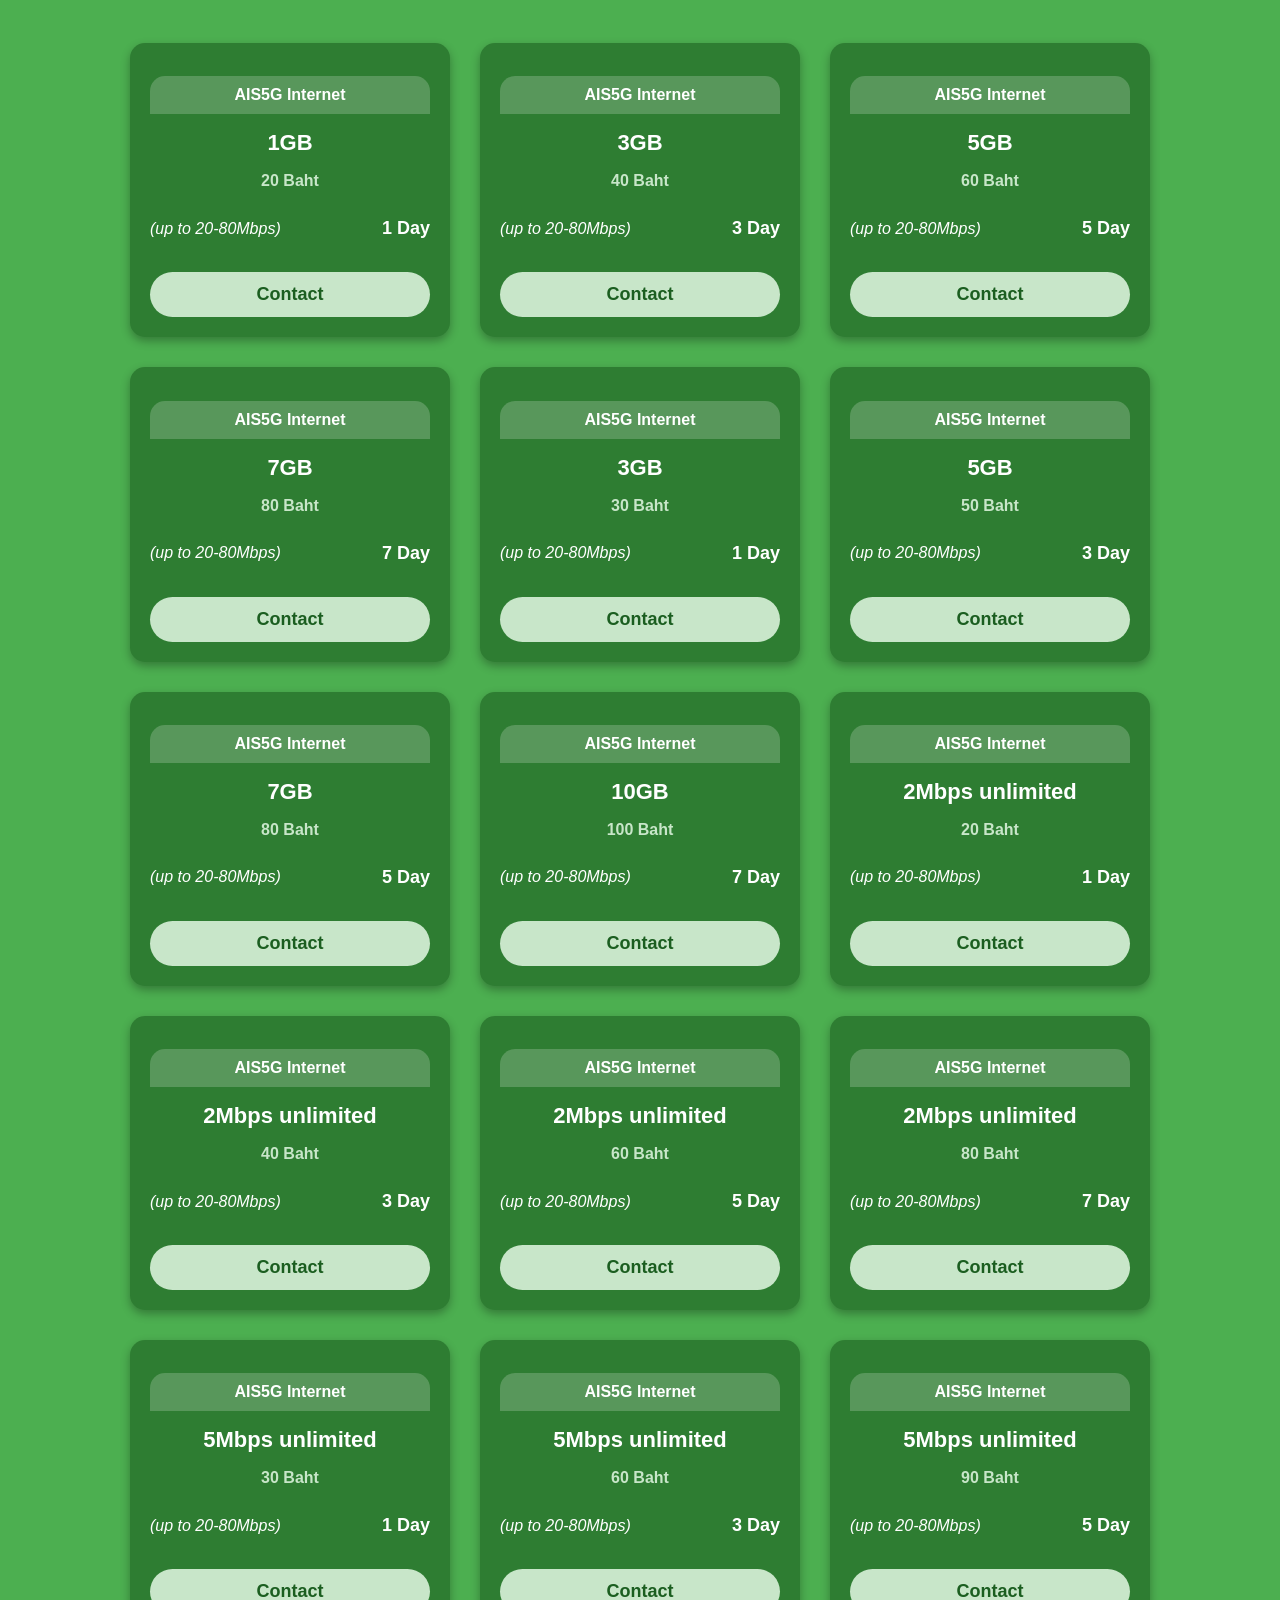
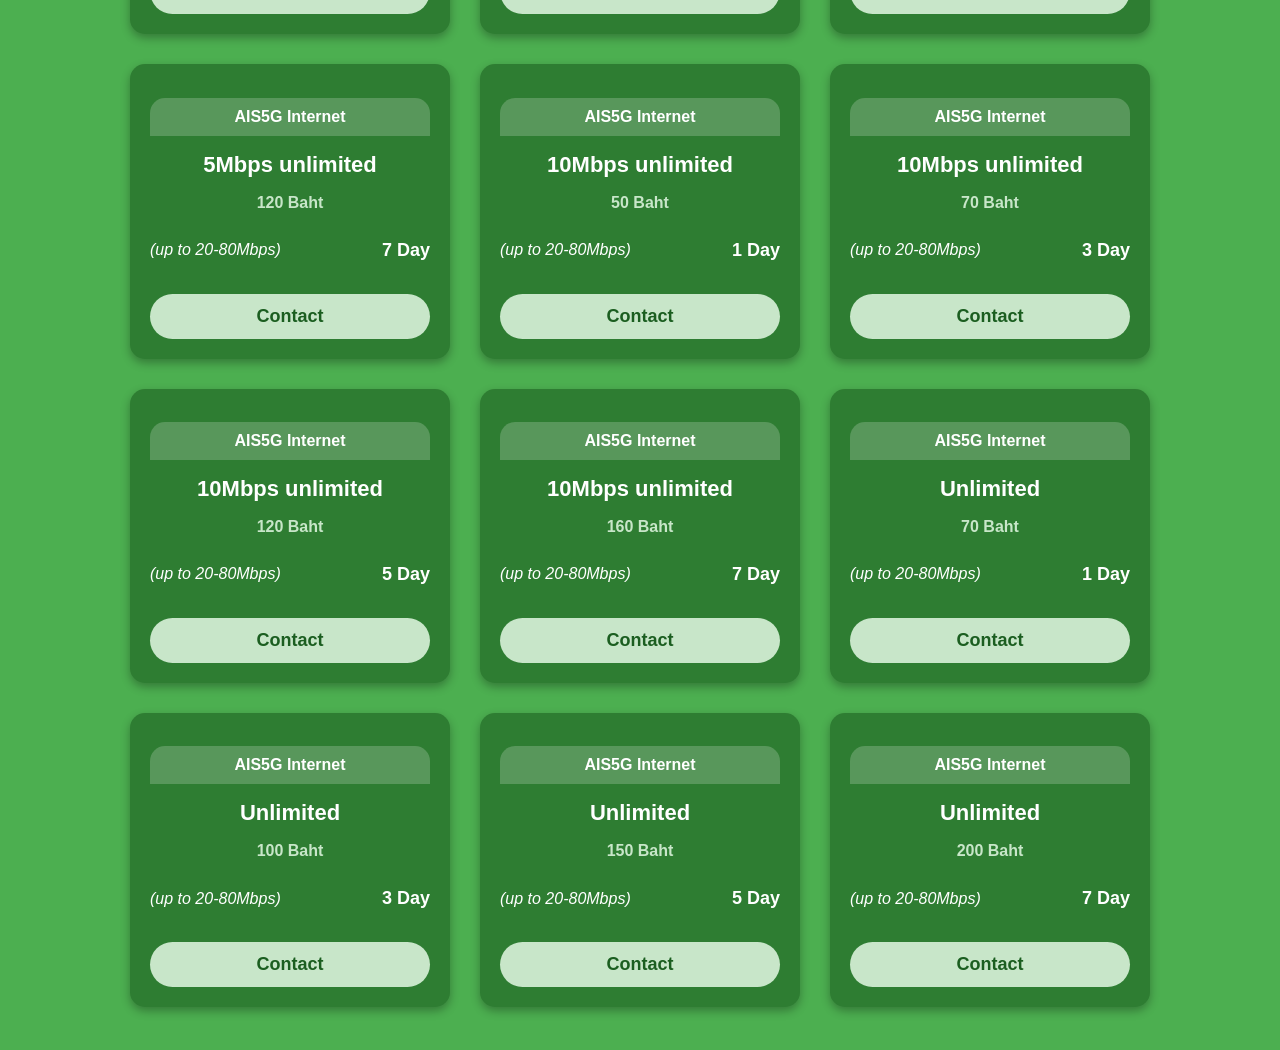
==== index.html @ ee174fae "Initial commit" ====
<!DOCTYPE html>
<html lang="en">
<head>
    <meta charset="UTF-8">
    <meta name="viewport" content="width=device-width, initial-scale=1.0">
    <title>AIS5G Internet Packages</title>
    <style>
        body {
            font-family: Arial, sans-serif;
            display: flex;
            flex-wrap: wrap;
            justify-content: center;
            background-color: #4CAF50;
            padding: 20px;
        }
        .package {
            background: #2E7D32;
            border-radius: 15px;
            box-shadow: 0 4px 10px rgba(0, 0, 0, 0.3);
            padding: 20px;
            margin: 15px;
            width: 280px;
            text-align: center;
            transition: transform 0.3s ease-in-out;
            color: white;
            position: relative;
        }
        .package:hover {
            transform: scale(1.08);
        }
        .package h2 {
            background: rgba(255, 255, 255, 0.2);
            color: #fff;
            padding: 10px;
            border-radius: 15px 15px 0 0;
            font-size: 16px;
        }
        .package p strong {
            font-size: 22px;
        }
        .price {
            font-size: 16px;
            font-weight: bold;
            color: #c8e6c9;
            margin: 10px 0;
        }
        .contact-btn {
            display: block;
            background: #c8e6c9;
            color: #1b5e20;
            text-decoration: none;
            padding: 12px;
            border-radius: 25px;
            margin-top: 15px;
            font-size: 18px;
            font-weight: bold;
        }
        .contact-btn:hover {
            background: #a5d6a7;
            color: white;
        }
        .speed-container {
            display: flex;
            justify-content: space-between;
            align-items: center;
        }
        .speed {
            font-style: italic;
            text-align: left;
        }
        .day {
            font-weight: bold;
            font-size: 18px;
            text-align: right;
        }
    </style>
</head>
<body>
    
    <script>
        const packages = [
            {day: 1, gb: "1GB", price: 20}, {day: 3, gb: "3GB", price: 40}, {day: 5, gb: "5GB", price: 60}, {day: 7, gb: "7GB", price: 80},
            {day: 1, gb: "3GB", price: 30}, {day: 3, gb: "5GB", price: 50}, {day: 5, gb: "7GB", price: 80}, {day: 7, gb: "10GB", price: 100},
            {day: 1, gb: "2Mbps unlimited", price: 20}, {day: 3, gb: "2Mbps unlimited", price: 40}, {day: 5, gb: "2Mbps unlimited", price: 60}, {day: 7, gb: "2Mbps unlimited", price: 80},
            {day: 1, gb: "5Mbps unlimited", price: 30}, {day: 3, gb: "5Mbps unlimited", price: 60}, {day: 5, gb: "5Mbps unlimited", price: 90}, {day: 7, gb: "5Mbps unlimited", price: 120},
            {day: 1, gb: "10Mbps unlimited", price: 50}, {day: 3, gb: "10Mbps unlimited", price: 70}, {day: 5, gb: "10Mbps unlimited", price: 120}, {day: 7, gb: "10Mbps unlimited", price: 160},
            {day: 1, gb: "Unlimited", price: 70}, {day: 3, gb: "Unlimited", price: 100}, {day: 5, gb: "Unlimited", price: 150}, {day: 7, gb: "Unlimited", price: 200}
        ];
        
        packages.forEach(pkg => {
            document.body.innerHTML += `
                <div class="package">
                    <h2>AIS5G Internet</h2>
                    <p><strong>${pkg.gb}</strong></p>
                    <p class="price">${pkg.price} Baht</p>
                    <div class="speed-container">
                        <p class="speed">${pkg.gb.includes("unlimited") ? "(up to 20-80Mbps)" : "(up to 20-80Mbps)"}</p>
                        <p class="day">${pkg.day} Day</p>
                    </div>
                    <a href="contact.html" class="contact-btn">Contact</a>
                </div>`;
        });
    </script>
</body>
</html>
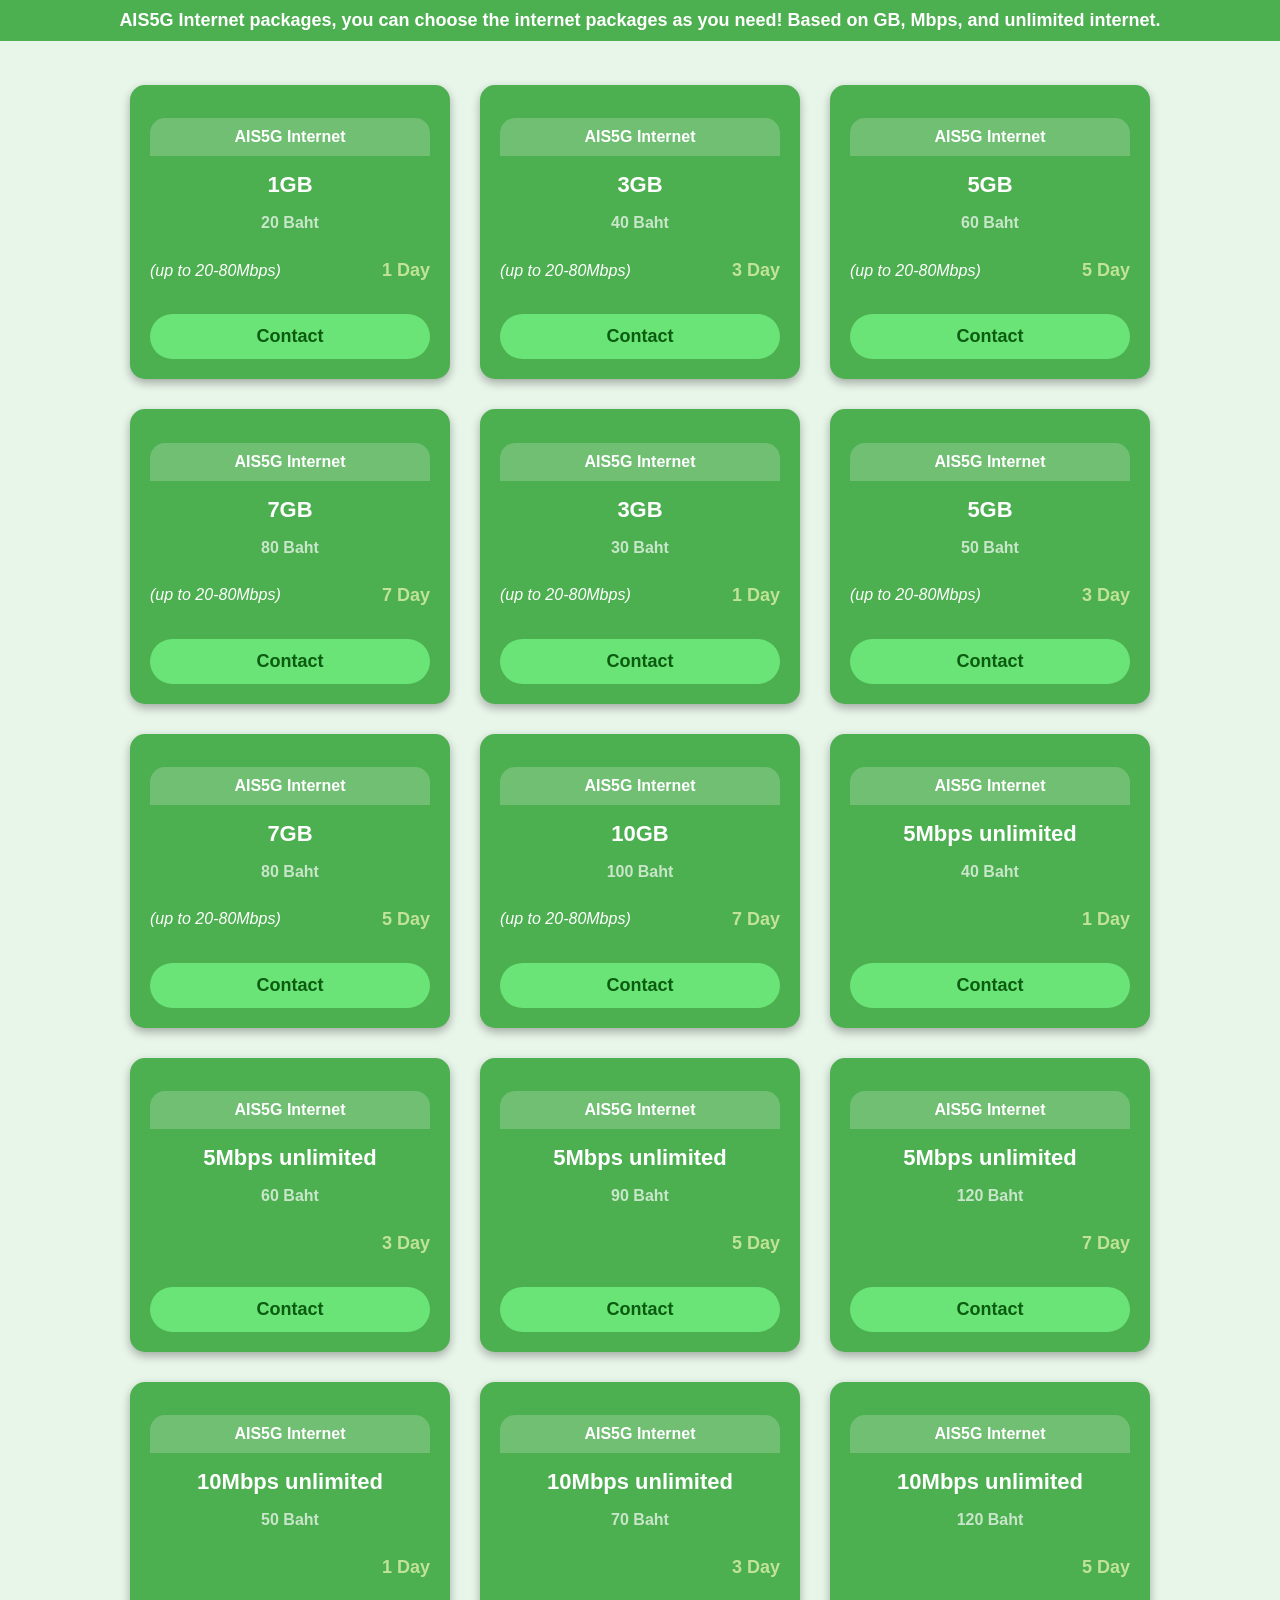
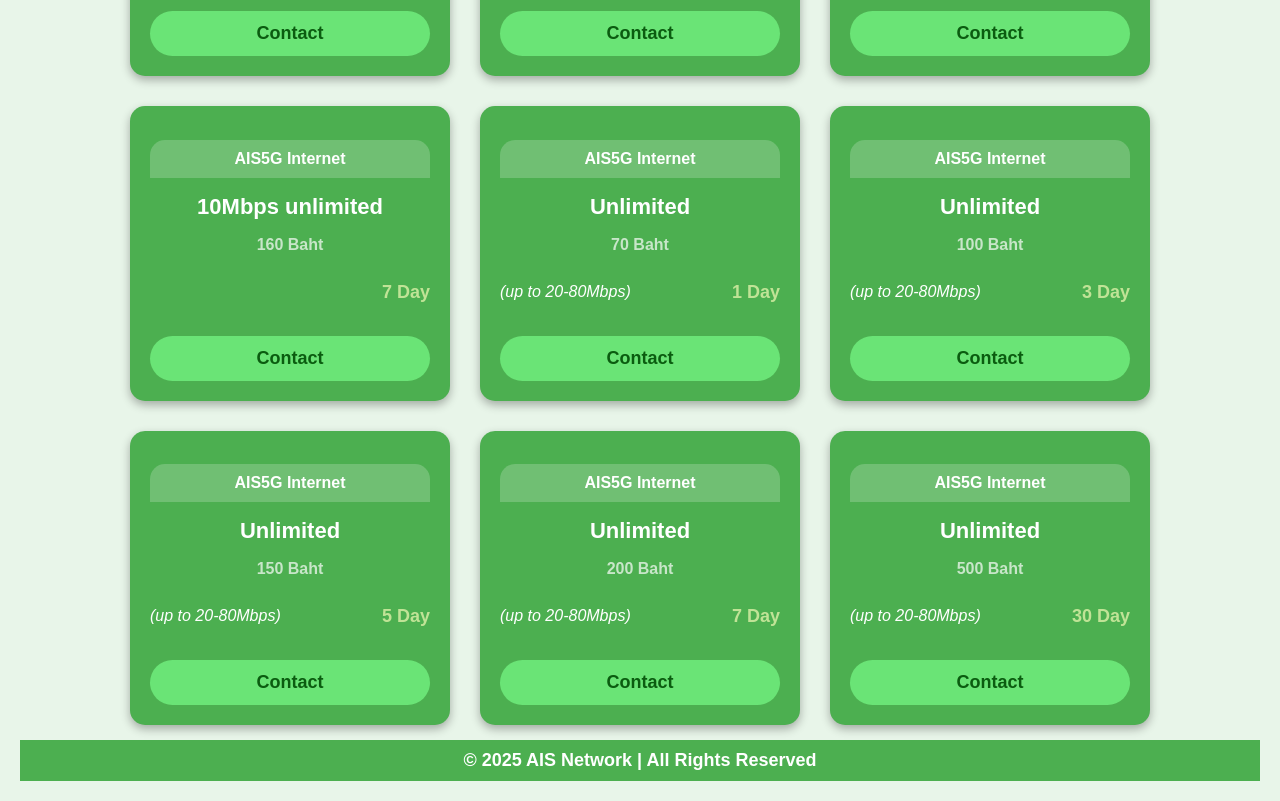
==== commit 038b7d56: "Update index.html" ====
--- a/index.html
+++ b/index.html
@@ -10,11 +10,53 @@
             display: flex;
             flex-wrap: wrap;
             justify-content: center;
-            background-color: #4CAF50;
+            background-color: #e8f5e9;
             padding: 20px;
+            margin: 0;
         }
+
+        /* Scrolling Header */
+        .header {
+            width: 100%;
+            background: #4CAF50;
+            color: white;
+            font-size: 18px;
+            font-weight: bold;
+            padding: 10px 0;
+            text-align: center;
+            overflow: hidden;
+            white-space: nowrap;
+            position: fixed;
+            top: 0;
+            left: 0;
+            z-index: 1000;
+        }
+
+        .scrolling-text {
+            display: inline-block;
+            animation: marquee 15s linear infinite;
+        }
+
+        .header:hover .scrolling-text {
+            animation-play-state: paused;
+        }
+
+        @keyframes marquee {
+            from { transform: translateX(100%); }
+            to { transform: translateX(-100%); }
+        }
+
+        /* Package Cards */
+        .container {
+            margin-top: 50px;
+            display: flex;
+            flex-wrap: wrap;
+            justify-content: center;
+            width: 100%;
+        }
+
         .package {
-            background: #2E7D32;
+            background: #4CAF50;
             border-radius: 15px;
             box-shadow: 0 4px 10px rgba(0, 0, 0, 0.3);
             padding: 20px;
@@ -23,31 +65,34 @@
             text-align: center;
             transition: transform 0.3s ease-in-out;
             color: white;
-            position: relative;
         }
+
         .package:hover {
             transform: scale(1.08);
         }
+
         .package h2 {
             background: rgba(255, 255, 255, 0.2);
-            color: #fff;
             padding: 10px;
             border-radius: 15px 15px 0 0;
             font-size: 16px;
         }
+
         .package p strong {
             font-size: 22px;
         }
+
         .price {
             font-size: 16px;
             font-weight: bold;
             color: #c8e6c9;
             margin: 10px 0;
         }
+
         .contact-btn {
             display: block;
-            background: #c8e6c9;
-            color: #1b5e20;
+            background: #6ae476;
+            color: #0b5c10;
             text-decoration: none;
             padding: 12px;
             border-radius: 25px;
@@ -55,51 +100,93 @@
             font-size: 18px;
             font-weight: bold;
         }
+
         .contact-btn:hover {
-            background: #a5d6a7;
+            background: #6dbc91;
             color: white;
         }
+
         .speed-container {
             display: flex;
             justify-content: space-between;
             align-items: center;
         }
+
         .speed {
             font-style: italic;
             text-align: left;
         }
+
         .day {
             font-weight: bold;
             font-size: 18px;
             text-align: right;
+            color: #c0e396;
+        }
+
+        .footer {
+            width: 100%;
+            background: #4CAF50;
+            color: white;
+            font-size: 18px;
+            font-weight: bold;
+            padding: 10px 0;
+            text-align: center;
+      
         }
     </style>
 </head>
 <body>
-    
-    <script>
-        const packages = [
-            {day: 1, gb: "1GB", price: 20}, {day: 3, gb: "3GB", price: 40}, {day: 5, gb: "5GB", price: 60}, {day: 7, gb: "7GB", price: 80},
-            {day: 1, gb: "3GB", price: 30}, {day: 3, gb: "5GB", price: 50}, {day: 5, gb: "7GB", price: 80}, {day: 7, gb: "10GB", price: 100},
-            {day: 1, gb: "2Mbps unlimited", price: 20}, {day: 3, gb: "2Mbps unlimited", price: 40}, {day: 5, gb: "2Mbps unlimited", price: 60}, {day: 7, gb: "2Mbps unlimited", price: 80},
-            {day: 1, gb: "5Mbps unlimited", price: 30}, {day: 3, gb: "5Mbps unlimited", price: 60}, {day: 5, gb: "5Mbps unlimited", price: 90}, {day: 7, gb: "5Mbps unlimited", price: 120},
-            {day: 1, gb: "10Mbps unlimited", price: 50}, {day: 3, gb: "10Mbps unlimited", price: 70}, {day: 5, gb: "10Mbps unlimited", price: 120}, {day: 7, gb: "10Mbps unlimited", price: 160},
-            {day: 1, gb: "Unlimited", price: 70}, {day: 3, gb: "Unlimited", price: 100}, {day: 5, gb: "Unlimited", price: 150}, {day: 7, gb: "Unlimited", price: 200}
-        ];
-        
-        packages.forEach(pkg => {
-            document.body.innerHTML += `
-                <div class="package">
-                    <h2>AIS5G Internet</h2>
-                    <p><strong>${pkg.gb}</strong></p>
-                    <p class="price">${pkg.price} Baht</p>
-                    <div class="speed-container">
-                        <p class="speed">${pkg.gb.includes("unlimited") ? "(up to 20-80Mbps)" : "(up to 20-80Mbps)"}</p>
-                        <p class="day">${pkg.day} Day</p>
-                    </div>
-                    <a href="contact.html" class="contact-btn">Contact</a>
-                </div>`;
-        });
-    </script>
+
+<!-- Scrolling Header -->
+<div class="header">
+    <div class="scrolling-text">
+        AIS5G Internet packages, you can choose the internet packages as you need! Based on GB, Mbps, and unlimited internet.
+    </div>
+</div>
+
+<div class="container"></div>
+
+<script>
+    const packages = [
+        { day: 1, gb: "1GB", price: 20 }, { day: 3, gb: "3GB", price: 40 }, { day: 5, gb: "5GB", price: 60 }, { day: 7, gb: "7GB", price: 80 },
+        { day: 1, gb: "3GB", price: 30 }, { day: 3, gb: "5GB", price: 50 }, { day: 5, gb: "7GB", price: 80 }, { day: 7, gb: "10GB", price: 100 },
+        { day: 1, gb: "5Mbps unlimited", price: 40 }, { day: 3, gb: "5Mbps unlimited", price: 60 }, { day: 5, gb: "5Mbps unlimited", price: 90 }, { day: 7, gb: "5Mbps unlimited", price: 120 },
+        { day: 1, gb: "10Mbps unlimited", price: 50 }, { day: 3, gb: "10Mbps unlimited", price: 70 }, { day: 5, gb: "10Mbps unlimited", price: 120 }, { day: 7, gb: "10Mbps unlimited", price: 160 },
+        { day: 1, gb: "Unlimited", price: 70 }, { day: 3, gb: "Unlimited", price: 100 }, { day: 5, gb: "Unlimited", price: 150 }, { day: 7, gb: "Unlimited", price: 200 }, { day: 30, gb: "Unlimited", price: 500 }
+    ];
+
+    function createPackageElement(pkg) {
+        const packageDiv = document.createElement("div");
+        packageDiv.classList.add("package");
+
+        packageDiv.innerHTML = `
+            <h2>AIS5G Internet</h2>
+            <p><strong>${pkg.gb}</strong></p>
+            <p class="price">${pkg.price} Baht</p>
+            <div class="speed-container">
+                <p class="speed">${pkg.gb.includes("unlimited") ? "" : "(up to 20-80Mbps)"}</p>
+                <p class="day">${pkg.day} Day</p>
+            </div>
+            <a href="contact.html" class="contact-btn">Contact</a>
+        `;
+
+        return packageDiv;
+    }
+
+    function renderPackages() {
+        const container = document.querySelector(".container");
+        const fragment = document.createDocumentFragment();
+        packages.forEach(pkg => fragment.appendChild(createPackageElement(pkg)));
+        container.appendChild(fragment);
+    }
+
+    renderPackages();
+</script>
+
+<div class="footer" >
+    &copy; 2025 AIS Network | All Rights Reserved
+</div>
+
 </body>
 </html>
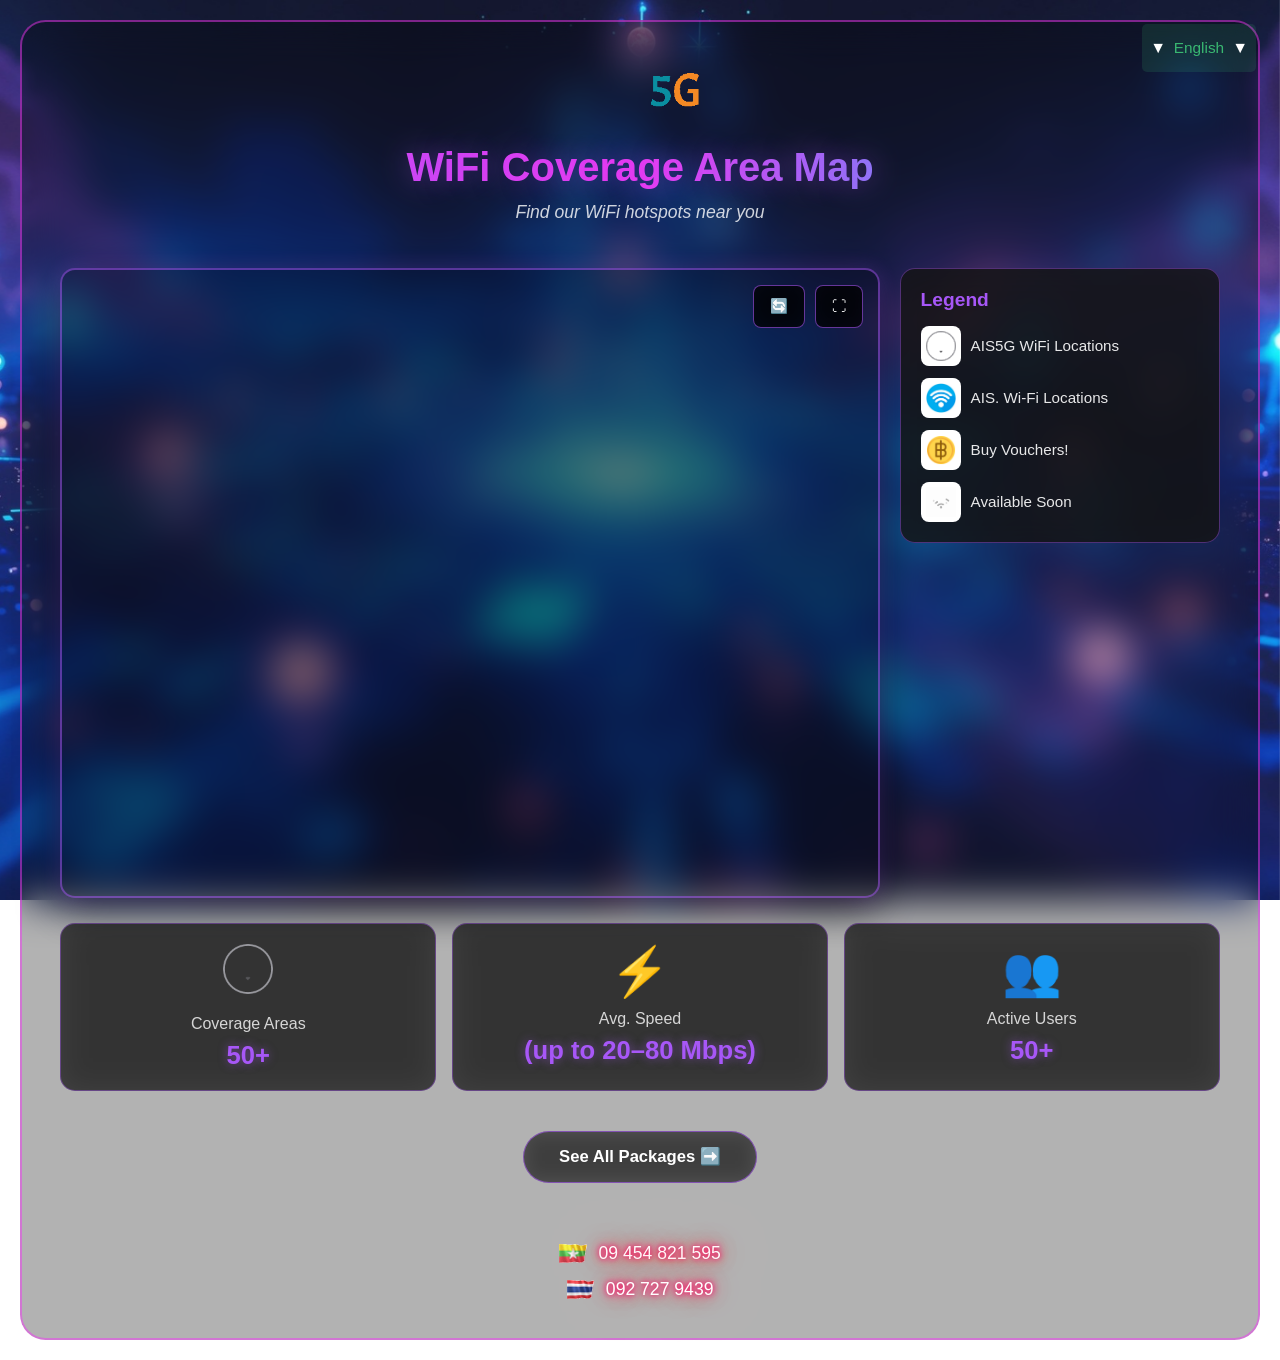
==== commit 5f412b90: "Add fille via upload initial page setup" ====
--- a/index.html
+++ b/index.html
@@ -1,192 +1,209 @@
-<!DOCTYPE html>
+<!doctype html>
 <html lang="en">
-<head>
-    <meta charset="UTF-8">
-    <meta name="viewport" content="width=device-width, initial-scale=1.0">
-    <title>AIS5G Internet Packages</title>
-    <style>
-        body {
-            font-family: Arial, sans-serif;
-            display: flex;
-            flex-wrap: wrap;
-            justify-content: center;
-            background-color: #e8f5e9;
-            padding: 20px;
-            margin: 0;
-        }
-
-        /* Scrolling Header */
-        .header {
-            width: 100%;
-            background: #4CAF50;
-            color: white;
-            font-size: 18px;
-            font-weight: bold;
-            padding: 10px 0;
-            text-align: center;
-            overflow: hidden;
-            white-space: nowrap;
-            position: fixed;
-            top: 0;
-            left: 0;
-            z-index: 1000;
-        }
-
-        .scrolling-text {
-            display: inline-block;
-            animation: marquee 15s linear infinite;
-        }
-
-        .header:hover .scrolling-text {
-            animation-play-state: paused;
-        }
-
-        @keyframes marquee {
-            from { transform: translateX(100%); }
-            to { transform: translateX(-100%); }
-        }
-
-        /* Package Cards */
-        .container {
-            margin-top: 50px;
-            display: flex;
-            flex-wrap: wrap;
-            justify-content: center;
-            width: 100%;
-        }
-
-        .package {
-            background: #4CAF50;
-            border-radius: 15px;
-            box-shadow: 0 4px 10px rgba(0, 0, 0, 0.3);
-            padding: 20px;
-            margin: 15px;
-            width: 280px;
-            text-align: center;
-            transition: transform 0.3s ease-in-out;
-            color: white;
-        }
-
-        .package:hover {
-            transform: scale(1.08);
-        }
-
-        .package h2 {
-            background: rgba(255, 255, 255, 0.2);
-            padding: 10px;
-            border-radius: 15px 15px 0 0;
-            font-size: 16px;
-        }
-
-        .package p strong {
-            font-size: 22px;
-        }
-
-        .price {
-            font-size: 16px;
-            font-weight: bold;
-            color: #c8e6c9;
-            margin: 10px 0;
-        }
-
-        .contact-btn {
-            display: block;
-            background: #6ae476;
-            color: #0b5c10;
-            text-decoration: none;
-            padding: 12px;
-            border-radius: 25px;
-            margin-top: 15px;
-            font-size: 18px;
-            font-weight: bold;
-        }
-
-        .contact-btn:hover {
-            background: #6dbc91;
-            color: white;
-        }
-
-        .speed-container {
-            display: flex;
-            justify-content: space-between;
-            align-items: center;
-        }
-
-        .speed {
-            font-style: italic;
-            text-align: left;
-        }
-
-        .day {
-            font-weight: bold;
-            font-size: 18px;
-            text-align: right;
-            color: #c0e396;
-        }
-
-        .footer {
-            width: 100%;
-            background: #4CAF50;
-            color: white;
-            font-size: 18px;
-            font-weight: bold;
-            padding: 10px 0;
-            text-align: center;
-      
-        }
-    </style>
-</head>
-<body>
-
-<!-- Scrolling Header -->
-<div class="header">
-    <div class="scrolling-text">
-        AIS5G Internet packages, you can choose the internet packages as you need! Based on GB, Mbps, and unlimited internet.
+  <head>
+    <meta http-equiv="Content-Type" content="text/html; charset=UTF-8" />
+    <title>AIS 5G - WiFi Coverage Map</title>
+    <meta
+      name="viewport"
+      content="width=device-width, initial-scale=1.0, maximum-scale=1.0, user-scalable=no"
+    />
+    <meta http-equiv="X-UA-Compatible" content="IE=edge" />
+    <meta http-equiv="Expires" content="0" />
+    <meta http-equiv="Pragma" content="no-cache" />
+    <meta http-equiv="Cache-Control" content="no-cache" />
+    <meta http-equiv="Cache" content="no-cache" />
+
+    <link rel="icon" href="./img/favicon.ico" />
+    <link rel="stylesheet" type="text/css" href="./css/coverage-map.css" />
+  </head>
+
+  <body cz-shortcut-listen="true">
+    <!-- Loading Screen -->
+    <div class="body-loading" id="body_loading">
+      <img
+        src="./img/loading.gif"
+        alt="Loading..."
+        style="width: 320px; height: 240px"
+      />
     </div>
-</div>
-
-<div class="container"></div>
-
-<script>
-    const packages = [
-        { day: 1, gb: "1GB", price: 20 }, { day: 3, gb: "3GB", price: 40 }, { day: 5, gb: "5GB", price: 60 }, { day: 7, gb: "7GB", price: 80 },
-        { day: 1, gb: "3GB", price: 30 }, { day: 3, gb: "5GB", price: 50 }, { day: 5, gb: "7GB", price: 80 }, { day: 7, gb: "10GB", price: 100 },
-        { day: 1, gb: "5Mbps unlimited", price: 40 }, { day: 3, gb: "5Mbps unlimited", price: 60 }, { day: 5, gb: "5Mbps unlimited", price: 90 }, { day: 7, gb: "5Mbps unlimited", price: 120 },
-        { day: 1, gb: "10Mbps unlimited", price: 50 }, { day: 3, gb: "10Mbps unlimited", price: 70 }, { day: 5, gb: "10Mbps unlimited", price: 120 }, { day: 7, gb: "10Mbps unlimited", price: 160 },
-        { day: 1, gb: "Unlimited", price: 70 }, { day: 3, gb: "Unlimited", price: 100 }, { day: 5, gb: "Unlimited", price: 150 }, { day: 7, gb: "Unlimited", price: 200 }, { day: 30, gb: "Unlimited", price: 500 }
-    ];
-
-    function createPackageElement(pkg) {
-        const packageDiv = document.createElement("div");
-        packageDiv.classList.add("package");
-
-        packageDiv.innerHTML = `
-            <h2>AIS5G Internet</h2>
-            <p><strong>${pkg.gb}</strong></p>
-            <p class="price">${pkg.price} Baht</p>
-            <div class="speed-container">
-                <p class="speed">${pkg.gb.includes("unlimited") ? "" : "(up to 20-80Mbps)"}</p>
-                <p class="day">${pkg.day} Day</p>
-            </div>
-            <a href="contact.html" class="contact-btn">Contact</a>
-        `;
-
-        return packageDiv;
-    }
-
-    function renderPackages() {
-        const container = document.querySelector(".container");
-        const fragment = document.createDocumentFragment();
-        packages.forEach(pkg => fragment.appendChild(createPackageElement(pkg)));
-        container.appendChild(fragment);
-    }
-
-    renderPackages();
-</script>
-
-<div class="footer" >
-    &copy; 2025 AIS Network | All Rights Reserved
-</div>
-
-</body>
+
+    <!-- Main Container -->
+    <div class="body-wrapper">
+      <!-- Background -->
+      <div class="body-background">
+        <div class="body-background-mask"></div>
+      </div>
+
+      <!-- Content Wrapper -->
+      <div class="body-content-wrapper">
+        <div class="body-content" id="body_content">
+          <!-- Logo Section -->
+          <div class="content-logo-wrapper">
+            <img
+              class="content-logo"
+              src="./img/logoSlow.gif"
+              alt="AIS 5G Logo"
+            />
+          </div>
+
+          <!-- Map Title -->
+          <div class="map-title-wrapper">
+            <h1 class="map-title" data-i18n="coverage_map_title"></h1>
+            <p class="map-subtitle" data-i18n="coverage_map_subtitle"></p>
+          </div>
+
+          <!-- Map Container -->
+          <div class="map-container">
+            <div class="map-wrapper">
+              <!-- Google Maps Iframe -->
+              <iframe
+                id="coverage_map"
+                src="https://www.google.com/maps/d/u/0/embed?mid=1pB4Ufg52vS7_B9u0EWrtf-jUdJQe2HQ&ehbc=2E312F"
+                width="100%"
+                height="100%"
+                style="border: 0"
+                allowfullscreen=""
+                loading="lazy"
+                referrerpolicy="no-referrer-when-downgrade"
+              >
+              </iframe>
+
+              <!-- Map Overlay Controls -->
+              <div class="map-controls">
+                <button
+                  class="map-control-btn"
+                  id="refresh_map"
+                  data-i18n="refresh_map"
+                >
+                  <span class="icon">🔄</span>
+                  <span class="Refresh">Refresh</span>
+                </button>
+                <button
+                  class="map-control-btn"
+                  id="fullscreen_map"
+                  data-i18n="fullscreen"
+                >
+                  <span class="icon">⛶</span>
+                  <span class="text">Fullscreen</span>
+                </button>
+              </div>
+            </div>
+
+            <!-- Map Legend -->
+            <div class="map-legend">
+              <h3 class="legend-title" data-i18n="legend">Legend</h3>
+              <div class="legend-items">
+                <div class="legend-item">
+                  <span class="legend-icon" style="background: #ffffff"
+                    ><img
+                      src="./icons/wifi.gif"
+                      width="30px"
+                      height="30px"
+                      alt="AIS5G Icon"
+                  /></span>
+                  <span class="legend-text" data-i18n="AIS5G_location"></span>
+                </div>
+                <div class="legend-item">
+                  <span class="legend-icon" style="background: #ffffff"
+                    ><img
+                      src="./icons/ais-wifi.png"
+                      width="30px"
+                      height="30px"
+                      alt="AIS Wi-Fi Icon"
+                  /></span>
+                  <span class="legend-text" data-i18n="AIS_location"
+                    >AIS. Wi-Fi Locations</span
+                  >
+                </div>
+                <div class="legend-item">
+                  <span class="legend-icon" style="background: #ffffff"
+                    ><img
+                      src="./icons/baht.png"
+                      width="30px"
+                      height="30px"
+                      alt="Buy Vouchers Icon"
+                  /></span>
+                  <span class="legend-text" data-i18n="buy_vouchers"
+                    >Buy Vouchers!</span
+                  >
+                </div>
+                <div class="legend-item">
+                  <span class="legend-icon" style="background: #ffffff"
+                    ><img
+                      src="./icons/availabile-soon.gif"
+                      width="30px"
+                      height="30px"
+                      alt="Available Soon Icon"
+                  /></span>
+                  <span class="legend-text" data-i18n="available_soon"
+                    >Available Soon</span
+                  >
+                </div>
+              </div>
+            </div>
+          </div>
+
+          <!-- Coverage Info Cards -->
+          <div class="coverage-info">
+            <div class="info-card">
+              <div class="info-icon">
+                <img
+                  src="./icons/wifi.gif"
+                  width="50px"
+                  height="50px"
+                  alt="Coverage Areas Icon"
+                />
+              </div>
+              <h3 data-i18n="coverage_areas">WiFi Coverage Areas</h3>
+              <p class="info-number" id="coverage_areas">50+</p>
+            </div>
+            <div class="info-card">
+              <div class="info-icon">⚡</div>
+              <h3 data-i18n="avg_speed">Avg. Speed</h3>
+              <p data-i18n="up_to_speed" class="info-number">
+                up to 20–80 Mbps
+              </p>
+            </div>
+            <div class="info-card">
+              <div class="info-icon">👥</div>
+              <h3 data-i18n="active_users">Active Users</h3>
+              <p class="info-number" id="active_users">50+</p>
+            </div>
+          </div>
+
+          <!-- Go to Packages Button -->
+          <div class="go-to-packages-button-wrapper">
+            <a
+              href="packages-page.html"
+              class="go-to-packages-button"
+              data-i18n="go_to_packages"
+            >
+              See All Packages ➡️
+            </a>
+          </div>
+
+          <!-- Contact Information -->
+          <div class="contact-section">
+            <div class="neon-container">
+              <div class="neon-row">
+                <img src="./img/flags/Myanmar-xs.gif" alt="Myanmar Flag" />
+                <a href="tel:+959454821595">09 454 821 595</a>
+              </div>
+              <div class="neon-row">
+                <img src="./img/flags/Thailand-xs.gif" alt="Thailand Flag" />
+                <a href="tel:+66927279439">092 727 9439</a>
+              </div>
+            </div>
+          </div>
+        </div>
+      </div>
+    </div>
+
+    <!-- Scripts -->
+    <script type="text/javascript" src="./js/jquery/jquery.min.js"></script>
+    <script type="text/javascript" src="./js/language.js"></script>
+    <script type="text/javascript" src="./js/i18n/i18n.js"></script>
+    <script type="text/javascript" src="./js/coverage-map.js"></script>
+    <script type="text/javascript" src="./loadConfig.json"></script>
+  </body>
 </html>
--- a/css/coverage-map.css
+++ b/css/coverage-map.css
@@ -0,0 +1,530 @@
+/* Import base styles - same as portal */
+/* base style */
+* {
+  margin: 0;
+  padding: 0;
+  box-sizing: border-box;
+}
+
+html {
+  height: 100%;
+}
+
+body {
+  height: 100%;
+  padding: 0px;
+  margin: 0px;
+  font-size: 1rem;
+  color: #fff;
+  font-family: -apple-system, BlinkMacSystemFont, Segoe UI, PingFang SC,
+    Hiragino Sans GB, Microsoft YaHei, Helvetica Neue, Helvetica, Arial,
+    sans-serif, Apple Color Emoji, Segoe UI Emoji, Segoe UI Symbol;
+}
+
+/* Common styles - same as portal */
+.hide {
+  display: none !important;
+}
+
+/* Language Dropdown - same as portal */
+.dropdown {
+  display: flex;
+  align-items: center;
+  justify-content: center;
+  position: relative;
+  cursor: pointer;
+  line-height: 32px;
+}
+
+.dropdown-label {
+  color: #48ea86b9;
+  user-select: none;
+  font-size: clamp(0.8rem, 1.2vw, 1rem);
+}
+
+.dropdown-arrow {
+  margin: 8px;
+  transition: transform 0.3s ease; 
+  display: inline-block;
+}
+
+.dropdown.actived .dropdown-menu {
+  display: block;
+}
+
+.dropdown.actived .dropdown-arrow {
+  transform: rotate(180deg);
+}
+
+.dropdown-menu {
+  position: absolute;
+  top: 100%;
+  right: 0;
+  background-color: #0d1117;
+  border: 0.5px solid rgba(255, 255, 255, 0.7);
+  border-radius: 4px;
+  display: none;
+  line-height: 18px;
+  z-index: 10002;
+  min-width: 120px;
+}
+
+.dropdown-menu a {
+  display: block;
+  padding: 8px 16px;
+  text-decoration: none;
+  color: rgb(255, 255, 255);
+  text-align: center;
+  font-size: clamp(0.75rem, 1.2vw, 0.9rem);
+}
+
+.dropdown-menu a:hover {
+  background-color: #48ea86b9;
+}
+
+.language-select {
+  position: fixed;
+  background-color: #48ea861d;
+  box-sizing: border-box;
+  border-radius: 5px;
+  right: clamp(16px, 2vw, 24px);
+  top: clamp(16px, 2vw, 24px);
+  z-index: 10001;
+  cursor: pointer;
+}
+
+/* Page Layout - same structure as portal */
+.body-wrapper {
+  display: flex;
+  align-items: center;
+  justify-content: center;
+  font-size: clamp(0.9rem, 1.5vw, 1rem);
+  min-height: 100vh;
+  padding: clamp(10px, 2vw, 20px);
+}
+
+.body-loading {
+  top: 0;
+  bottom: 0;
+  right: 0;
+  left: 0;
+  position: fixed;
+  text-align: center;
+  display: flex;
+  align-items: center;
+  justify-content: center;
+  background: #4269dcd4;
+  z-index: 9999;
+}
+
+.body-loading img {
+  width: clamp(200px, 40vw, 320px);
+  height: auto;
+}
+
+.body-background {
+  position: fixed;
+  left: 0;
+  top: 0;
+  bottom: 0;
+  right: 0;
+  background: url("../img/bg.jpg") center no-repeat;
+  background-size: cover;
+  z-index: 0;
+}
+
+.body-background-mask {
+  position: fixed;
+  top: 0;
+  bottom: 0;
+  min-height: 100%;
+  width: 100%;
+  background: rgba(255, 255, 255, 0.05);
+}
+
+.body-content-wrapper {
+  align-items: center;
+  box-sizing: border-box;
+  display: flex;
+  flex-direction: column;
+  width: 100%;
+  max-width: 1400px;
+  position: relative;
+  z-index: 1;
+}
+
+.body-content {
+  align-items: center;
+  box-sizing: border-box;
+  display: flex;
+  flex-direction: column;
+  justify-content: flex-start;
+  width: 100%;
+  position: relative;
+  background: rgba(0, 0, 0, 0.3);
+  backdrop-filter: blur(20px);
+  -webkit-backdrop-filter: blur(20px);
+  border-radius: clamp(16px, 2vw, 32px);
+  border: 2px solid rgba(240, 56, 243, 0.5);
+  padding: clamp(20px, 3vw, 40px);
+  gap: clamp(15px, 2vw, 25px);
+}
+
+/* Logo - same as portal */
+.content-logo-wrapper {
+  width: 100%;
+  max-width: clamp(100px, 12vw, 150px);
+  display: block;
+  margin: 0 auto;
+}
+
+.content-logo {
+  width: 100%;
+  height: auto;
+  display: block;
+}
+
+/* Map Title Section */
+.map-title-wrapper {
+  text-align: center;
+  width: 100%;
+  margin-bottom: clamp(15px, 2vw, 20px);
+}
+
+.map-title {
+  font-size: clamp(1.5rem, 3.5vw, 2.5rem);
+  font-weight: bold;
+  margin-bottom: clamp(8px, 1vw, 12px);
+  background: linear-gradient(90deg, #a757f7, #f038f3, #00d4ff);
+  -webkit-background-clip: text;
+  -webkit-text-fill-color: transparent;
+  background-clip: text;
+  text-shadow: 0 0 30px rgba(167, 87, 247, 0.5);
+}
+
+.map-subtitle {
+  font-size: clamp(0.9rem, 1.5vw, 1.1rem);
+  color: rgba(255, 255, 255, 0.8);
+  font-style: italic;
+}
+
+/* Map Container */
+.map-container {
+  width: 100%;
+  display: flex;
+  flex-direction: column;
+  gap: clamp(15px, 2vw, 20px);
+}
+
+.map-wrapper {
+  width: 100%;
+  height: clamp(400px, 60vh, 600px);
+  position: relative;
+  border-radius: clamp(10px, 1.5vw, 15px);
+  overflow: hidden;
+  border: 2px solid rgba(167, 87, 247, 0.5);
+  box-shadow: 0 10px 40px rgba(0, 0, 0, 0.6),
+              0 0 20px rgba(167, 87, 247, 0.3);
+  background: rgba(0, 0, 0, 0.3);
+}
+
+.map-wrapper iframe {
+  display: block;
+  border-radius: clamp(10px, 1.5vw, 15px);
+}
+
+/* Map Controls */
+.map-controls {
+  position: absolute;
+  top: clamp(10px, 1.5vw, 15px);
+  right: clamp(10px, 1.5vw, 15px);
+  display: flex;
+  gap: clamp(8px, 1vw, 10px);
+  z-index: 5;
+}
+
+.map-control-btn {
+  background: rgba(0, 0, 0, 0.7);
+  backdrop-filter: blur(10px);
+  -webkit-backdrop-filter: blur(10px);
+  border: 1px solid rgba(167, 87, 247, 0.6);
+  border-radius: 8px;
+  padding: clamp(8px, 1.2vw, 12px) clamp(12px, 1.8vw, 16px);
+  color: #fff;
+  cursor: pointer;
+  display: flex;
+  align-items: center;
+  gap: 6px;
+  font-size: clamp(0.8rem, 1.2vw, 0.9rem);
+  transition: all 0.3s ease;
+}
+
+.map-control-btn:hover {
+  background: rgba(167, 87, 247, 0.8);
+  border-color: rgba(240, 56, 243, 0.8);
+  transform: translateY(-2px);
+  box-shadow: 0 5px 15px rgba(167, 87, 247, 0.5);
+}
+
+.map-control-btn .icon {
+  font-size: clamp(1rem, 1.5vw, 1.2rem);
+}
+
+/* Map Legend */
+.map-legend {
+  background: rgba(20, 20, 20, 0.8);
+  backdrop-filter: blur(15px);
+  -webkit-backdrop-filter: blur(15px);
+  border: 1px solid rgba(167, 87, 247, 0.4);
+  border-radius: clamp(10px, 1.5vw, 15px);
+  padding: clamp(15px, 2vw, 20px);
+  width: 100%;
+}
+
+.legend-title {
+  font-size: clamp(1rem, 1.5vw, 1.2rem);
+  margin-bottom: clamp(12px, 1.5vw, 15px);
+  color: #a757f7;
+  font-weight: 600;
+}
+
+.legend-items {
+  display: grid;
+  grid-template-columns: repeat(auto-fit, minmax(clamp(150px, 20vw, 200px), 1fr));
+  gap: clamp(10px, 1.5vw, 12px);
+}
+
+.legend-item {
+  display: flex;
+  align-items: center;
+  gap: clamp(8px, 1vw, 10px);
+  font-size: clamp(0.85rem, 1.2vw, 0.95rem);
+}
+
+.legend-icon {
+  width: clamp(30px, 4vw, 40px);
+  height: clamp(30px, 4vw, 40px);
+  border-radius: 8px;
+  display: flex;
+  align-items: center;
+  justify-content: center;
+  font-size: clamp(1rem, 1.5vw, 1.2rem);
+  border: 1px solid rgba(255, 255, 255, 0.3);
+}
+
+.legend-text {
+  color: rgba(255, 255, 255, 0.9);
+}
+
+/* Coverage Info Cards */
+.coverage-info {
+  display: grid;
+  grid-template-columns: repeat(auto-fit, minmax(clamp(140px, 20vw, 180px), 1fr));
+  gap: clamp(16px, 2vw, 15px);
+  width: 100%;
+}
+
+.info-card {
+  background: rgba(20, 20, 20, 0.7);
+  backdrop-filter: blur(15px);
+  -webkit-backdrop-filter: blur(15px);
+  border: 1px solid rgba(167, 87, 247, 0.4);
+  border-radius: clamp(12px, 1.5vw, 15px);
+  padding: clamp(15px, 2vw, 20px);
+  text-align: center;
+  transition: all 0.3s ease;
+}
+
+.info-card:hover {
+  transform: translateY(-5px);
+  border-color: rgba(167, 87, 247, 0.8);
+  box-shadow: 0 10px 30px rgba(167, 87, 247, 0.3);
+}
+
+.info-icon {
+  font-size: clamp(2rem, 4vw, 3rem);
+  margin-bottom: clamp(8px, 1vw, 10px);
+}
+
+.info-card h3 {
+  font-size: clamp(0.85rem, 1.3vw, 1rem);
+  color: rgba(255, 255, 255, 0.8);
+  margin-bottom: clamp(6px, 1vw, 8px);
+  font-weight: 500;
+}
+
+.info-number {
+  font-size: clamp(1.3rem, 2vw, 1.8rem);
+  font-weight: bold;
+  color: #a757f7;
+  text-shadow: 0 0 10px rgba(167, 87, 247, 0.5);
+}
+
+/* Back Button */
+.back-button-wrapper {
+  width: 100%;
+  display: flex;
+  justify-content: center;
+  margin-top: clamp(10px, 1.5vw, 15px);
+}
+
+.back-button {
+  background: rgba(0, 0, 0, 0.5);
+  backdrop-filter: blur(10px);
+  -webkit-backdrop-filter: blur(10px);
+  border: 1px solid rgba(167, 87, 247, 0.6);
+  border-radius: 30px;
+  padding: clamp(12px, 1.8vw, 15px) clamp(25px, 3vw, 35px);
+  color: #fff;
+  text-decoration: none;
+  font-size: clamp(0.9rem, 1.3vw, 1.1rem);
+  font-weight: 600;
+  transition: all 0.3s ease;
+  display: inline-flex;
+  align-items: center;
+  gap: 8px;
+}
+
+.back-button:hover {
+  background: rgba(167, 87, 247, 0.8);
+  border-color: rgba(240, 56, 243, 0.8);
+  transform: translateX(-5px);
+  box-shadow: 0 5px 20px rgba(167, 87, 247, 0.5);
+}
+
+/* Go Button */
+.go-to-packages-button-wrapper {
+  width: 100%;
+  display: flex;
+  justify-content: center;
+  margin-top: clamp(10px, 1.5vw, 15px);
+}
+
+.go-to-packages-button {
+  background: rgba(0, 0, 0, 0.5);
+  backdrop-filter: blur(10px);
+  -webkit-backdrop-filter: blur(10px);
+  border: 1px solid rgba(167, 87, 247, 0.6);
+  border-radius: 30px;
+  padding: clamp(12px, 1.8vw, 15px) clamp(25px, 3vw, 35px);
+  color: #fff;
+  text-decoration: none;
+  font-size: clamp(0.9rem, 1.3vw, 1.1rem);
+  font-weight: 600;
+  transition: all 0.3s ease;
+  display: inline-flex;
+  align-items: center;
+  gap: 8px;
+}
+
+.go-to-packages-button:hover {
+  background: rgba(167, 87, 247, 0.8);
+  border-color: rgba(240, 56, 243, 0.8);
+  transform: translateX(10px);
+  box-shadow: 0 5px 20px rgba(167, 87, 247, 0.5);
+}
+
+/* Contact Section - same neon effect as portal */
+.contact-section {
+  width: 100%;
+  text-align: center;
+  margin-top: clamp(15px, 2vw, 20px);
+}
+
+.contact-section h3 {
+  font-size: clamp(1.1rem, 1.8vw, 1.3rem);
+  margin-bottom: clamp(12px, 1.5vw, 15px);
+  color: #a757f7;
+}
+
+.neon-container {
+  display: flex;
+  flex-direction: column;
+  gap: clamp(10px, 1.5vw, 15px);
+  align-items: center;
+  margin-top: clamp(10px, 1.5vw, 15px);
+  width: 100%;
+}
+
+.neon-row {
+  display: flex;
+  align-items: center;
+  gap: clamp(8px, 1.5vw, 12px);
+  justify-content: center;
+}
+
+.neon-row img {
+  height: clamp(1em, 1.5vw, 1.2em);
+  width: auto;
+  vertical-align: middle;
+}
+
+.neon-row a {
+  font-size: clamp(0.9rem, 1.5vw, 1.1rem);
+  color: #fff;
+  text-decoration: none;
+  text-shadow: 0 0 5px #ff005e,
+               0 0 10px #ff005e,
+               0 0 20px #ff005e,
+               0 0 40px #ff005e,
+               0 0 80px #ff005e;
+  animation: glow 1.5s infinite alternate;
+  transition: transform 0.3s ease;
+}
+
+.neon-row a:hover {
+  transform: scale(1.1);
+}
+
+@keyframes glow {
+  0% {
+    text-shadow: 0 0 5px #ff005e, 0 0 10px #ff005e, 0 0 20px #ff005e, 0 0 40px #ff005e, 0 0 80px #ff005e;
+  }
+  100% {
+    text-shadow: 0 0 10px #00d4ff, 0 0 20px #00d4ff, 0 0 40px #00d4ff, 0 0 80px #00d4ff, 0 0 160px #00d4ff;
+  }
+}
+
+/* Tablet Styles */
+@media screen and (min-width: 768px) {
+  .map-wrapper {
+    height: clamp(500px, 65vh, 700px);
+  }
+
+  .coverage-info {
+    grid-template-columns: repeat(3, 1fr);
+  }
+
+  .legend-items {
+    grid-template-columns: repeat(2, 1fr);
+  }
+}
+
+/* Desktop Styles */
+@media screen and (min-width: 1025px) {
+  .map-container {
+    flex-direction: row;
+    align-items: flex-start;
+  }
+
+  .map-wrapper {
+    flex: 1;
+    height: clamp(550px, 70vh, 750px);
+  }
+
+  .map-legend {
+    width: clamp(250px, 25vw, 350px);
+    flex-shrink: 0;
+  }
+
+  .legend-items {
+    grid-template-columns: 1fr;
+  }
+}
+
+/* Ultra-wide screens */
+@media screen and (min-width: 1600px) {
+  .body-content-wrapper {
+    max-width: 1600px;
+  }
+}
